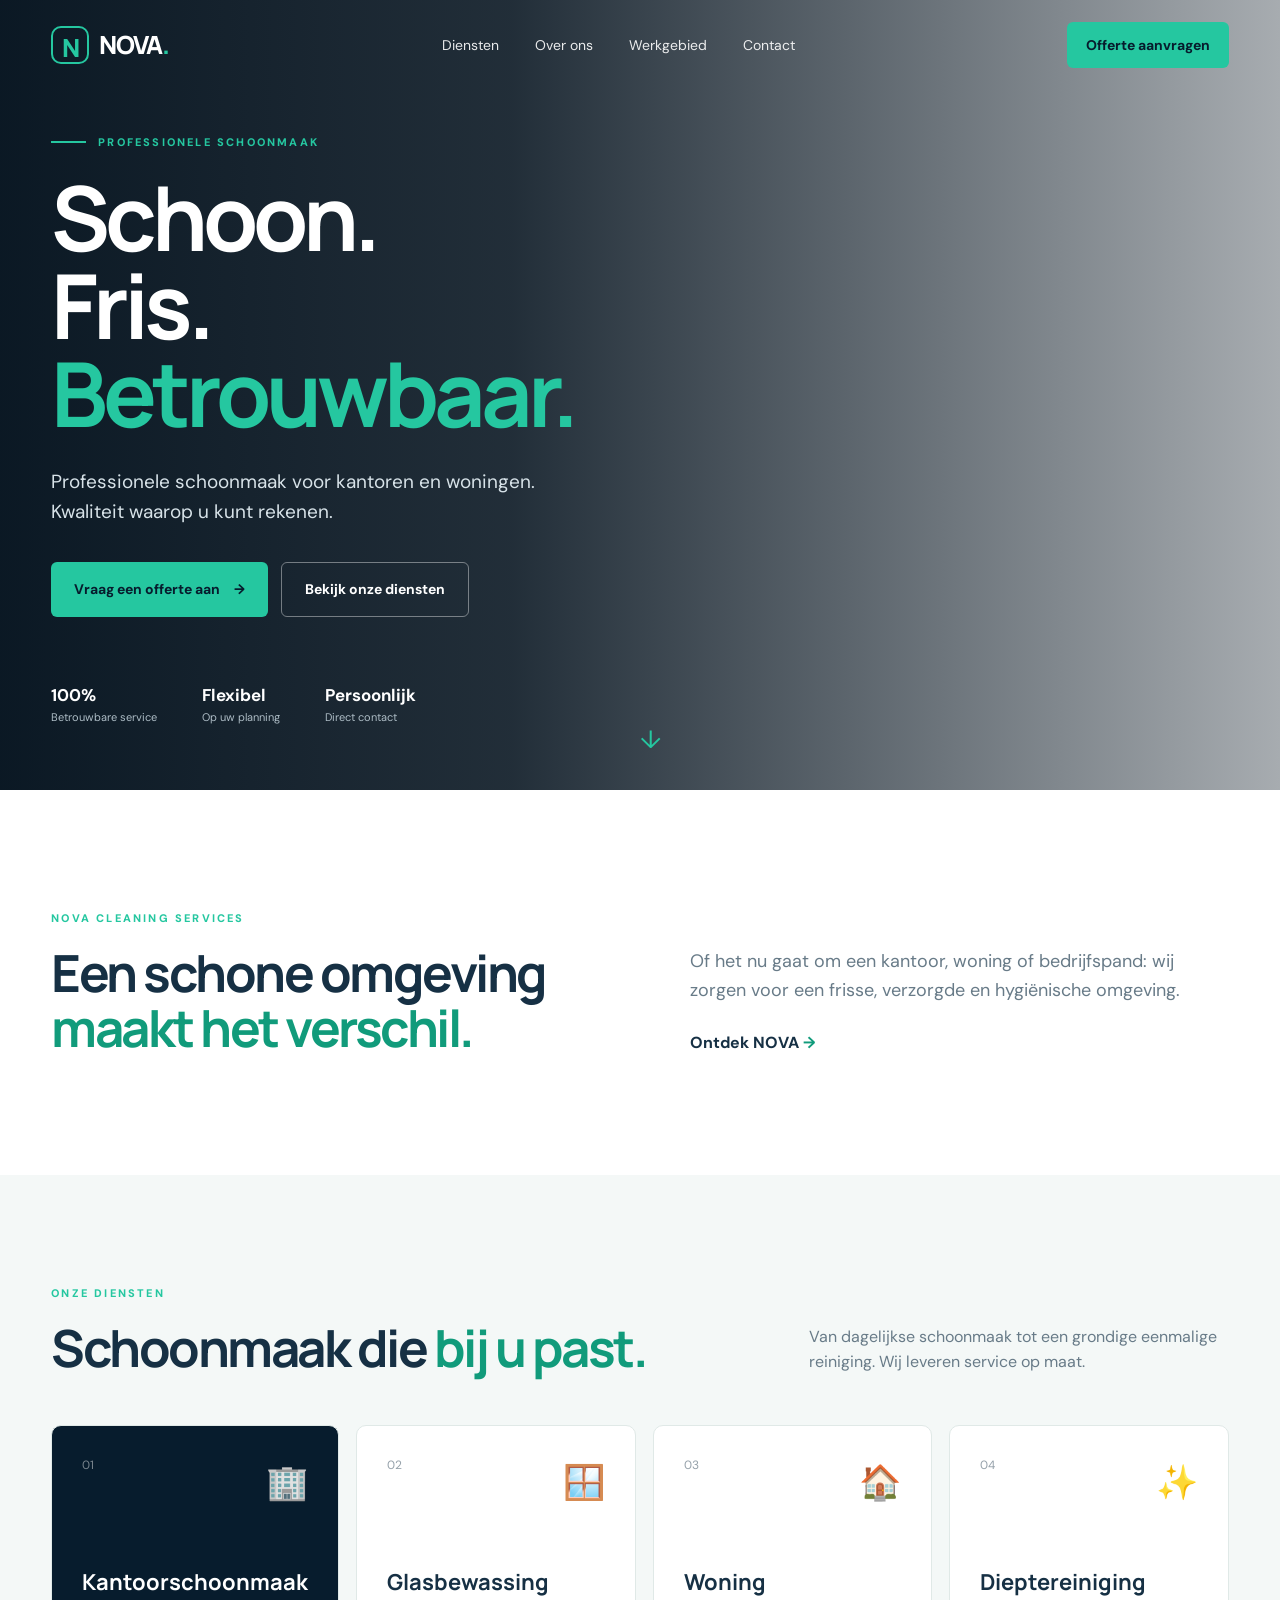
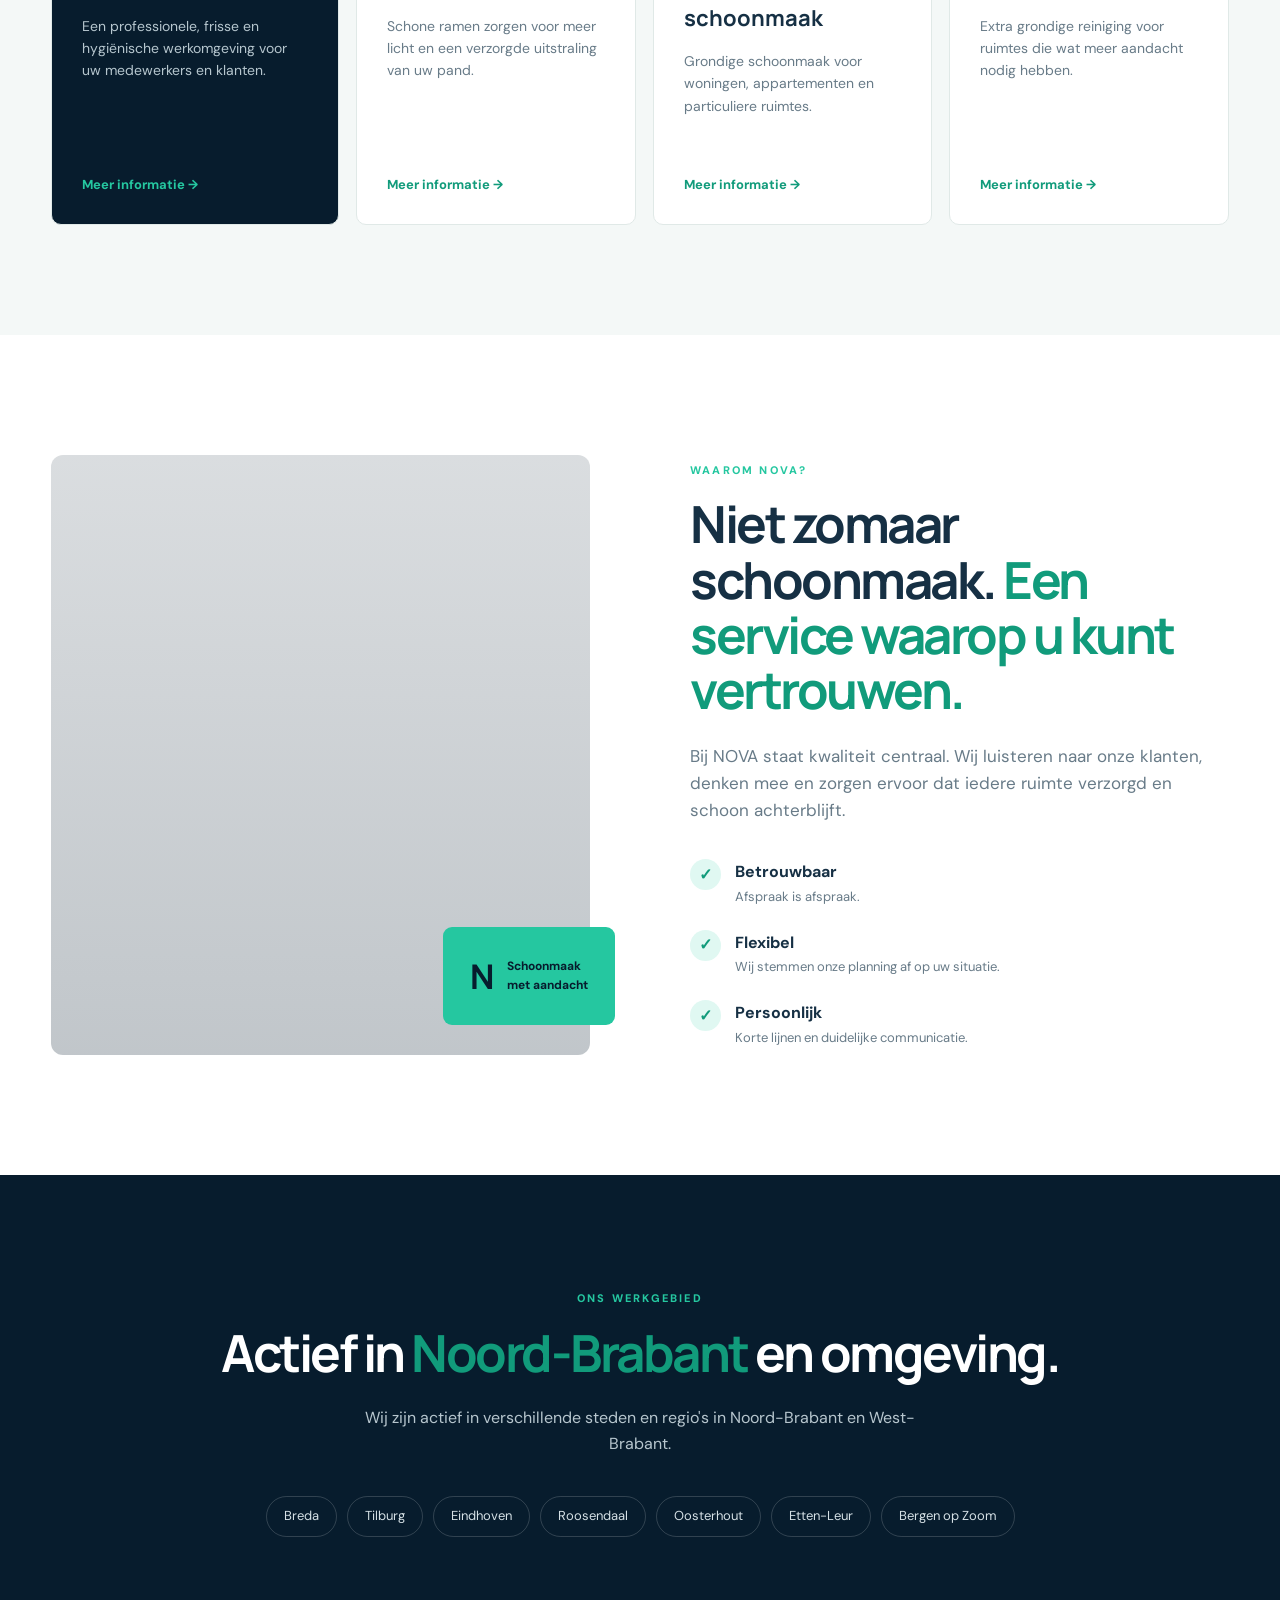
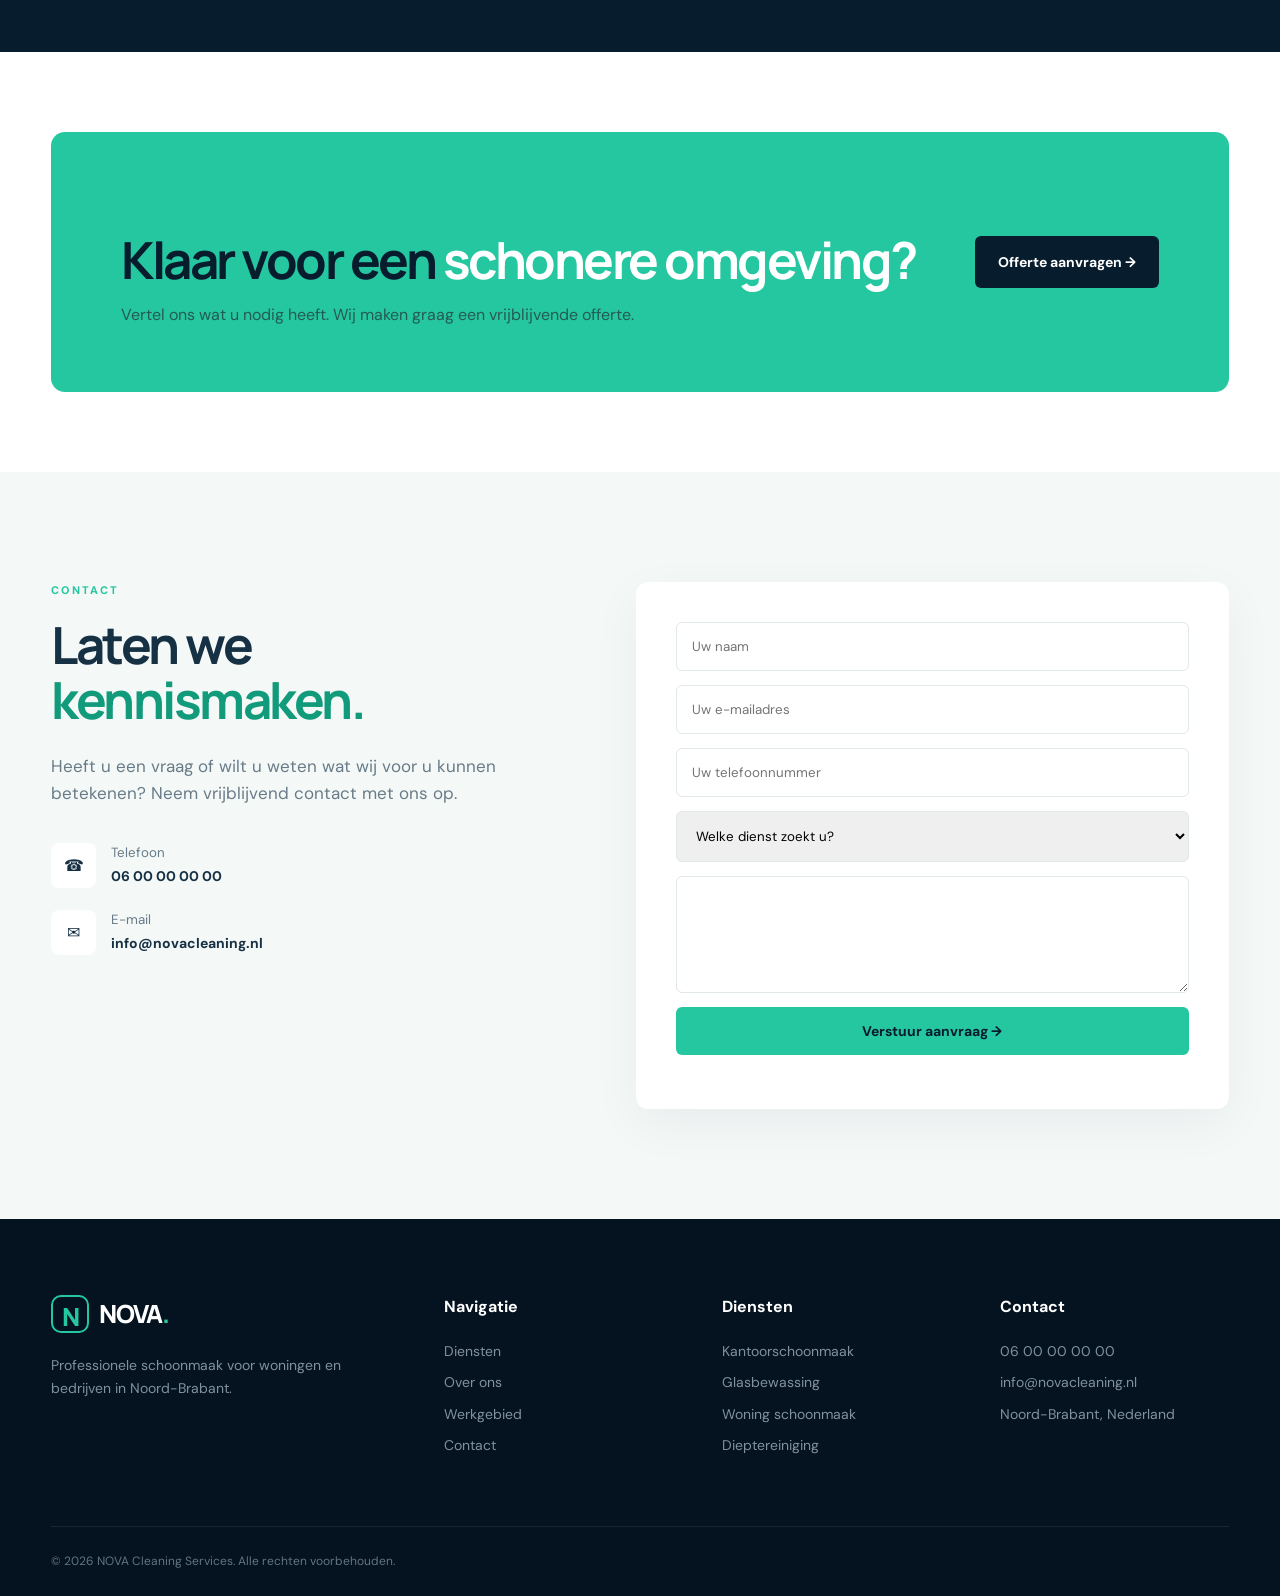
==== index.html @ 80e4a4c5 "Update index.html" ====
<!DOCTYPE html>
<html lang="nl">
<head>
  <meta charset="UTF-8">
  <meta name="viewport" content="width=device-width, initial-scale=1.0">

  <title>NOVA Cleaning Services | Professionele Schoonmaak</title>

  <meta name="description"
    content="Professionele schoonmaak voor kantoren en woningen in Breda, Tilburg, Eindhoven, Roosendaal en omgeving.">

  <link rel="preconnect" href="https://fonts.googleapis.com">
  <link rel="preconnect" href="https://fonts.gstatic.com" crossorigin>

  <link href="https://fonts.googleapis.com/css2?family=DM+Sans:wght@400;500;600;700&family=Manrope:wght@600;700;800&display=swap" rel="stylesheet">

  <link rel="stylesheet" href="style.css">
</head>

<body>

<header class="header">
  <div class="container nav">

    <a href="#" class="logo">
      <span class="logo-icon">N</span>
      <span>NOVA<span class="green">.</span></span>
    </a>

    <nav class="nav-links">
      <a href="#diensten">Diensten</a>
      <a href="#over-ons">Over ons</a>
      <a href="#werkgebied">Werkgebied</a>
      <a href="#contact">Contact</a>
    </nav>

    <a href="#offerte" class="nav-button">
      Offerte aanvragen
    </a>

    <button class="menu-button" id="menuButton">☰</button>

  </div>
</header>


<div class="mobile-menu" id="mobileMenu">
  <a href="diensten.html">Diensten</a>
  <a href="#over-ons">Over ons</a>
  <a href="#werkgebied">Werkgebied</a>
  <a href="#contact">Contact</a>
  <a href="#offerte">Offerte aanvragen</a>
</div>


<!-- HERO -->

<section class="hero">

  <div class="hero-background"></div>

  <div class="container hero-container">

    <div class="hero-content">

      <div class="eyebrow">
        <span></span>
        PROFESSIONELE SCHOONMAAK
      </div>

      <h1>
        Schoon.<br>
        Fris.<br>
        <span>Betrouwbaar.</span>
      </h1>

      <p>
        Professionele schoonmaak voor kantoren en woningen.
        Kwaliteit waarop u kunt rekenen.
      </p>

      <div class="hero-buttons">

        <a href="#offerte" class="button primary">
          Vraag een offerte aan
          <b>→</b>
        </a>

        <a href="#diensten" class="button secondary">
          Bekijk onze diensten
        </a>

      </div>

      <div class="hero-stats">

        <div>
          <strong>100%</strong>
          <span>Betrouwbare service</span>
        </div>

        <div>
          <strong>Flexibel</strong>
          <span>Op uw planning</span>
        </div>

        <div>
          <strong>Persoonlijk</strong>
          <span>Direct contact</span>
        </div>

      </div>

    </div>

  </div>

  <div class="scroll-down">
    ↓
  </div>

</section>


<!-- INTRO -->

<section class="intro">

  <div class="container intro-grid">

    <div>
      <div class="label">NOVA CLEANING SERVICES</div>

      <h2>
        Een schone omgeving
        <span>maakt het verschil.</span>
      </h2>
    </div>

    <div class="intro-text">

      <p>
        Of het nu gaat om een kantoor, woning of bedrijfspand:
        wij zorgen voor een frisse, verzorgde en hygiënische omgeving.
      </p>

      <a href="#over-ons" class="arrow-link">
        Ontdek NOVA
        <span>→</span>
      </a>

    </div>

  </div>

</section>


<!-- SERVICES -->

<section class="services" id="diensten">

  <div class="container">

    <div class="section-top">

      <div>
        <div class="label">ONZE DIENSTEN</div>

        <h2>
          Schoonmaak die
          <span>bij u past.</span>
        </h2>
      </div>

      <p>
        Van dagelijkse schoonmaak tot een grondige
        eenmalige reiniging. Wij leveren service op maat.
      </p>

    </div>


    <div class="services-grid">

      <article class="service-card dark">

        <div class="service-top">
          <span>01</span>
          <div class="service-icon">🏢</div>
        </div>

        <h3>Kantoorschoonmaak</h3>

        <p>
          Een professionele, frisse en hygiënische
          werkomgeving voor uw medewerkers en klanten.
        </p>

        <a href="#offerte">Meer informatie →</a>

      </article>


      <article class="service-card">

        <div class="service-top">
          <span>02</span>
          <div class="service-icon">🪟</div>
        </div>

        <h3>Glasbewassing</h3>

        <p>
          Schone ramen zorgen voor meer licht en
          een verzorgde uitstraling van uw pand.
        </p>

        <a href="#offerte">Meer informatie →</a>

      </article>


      <article class="service-card">

        <div class="service-top">
          <span>03</span>
          <div class="service-icon">🏠</div>
        </div>

        <h3>Woning schoonmaak</h3>

        <p>
          Grondige schoonmaak voor woningen,
          appartementen en particuliere ruimtes.
        </p>

        <a href="#offerte">Meer informatie →</a>

      </article>


      <article class="service-card">

        <div class="service-top">
          <span>04</span>
          <div class="service-icon">✨</div>
        </div>

        <h3>Dieptereiniging</h3>

        <p>
          Extra grondige reiniging voor ruimtes
          die wat meer aandacht nodig hebben.
        </p>

        <a href="#offerte">Meer informatie →</a>

      </article>

    </div>

  </div>

</section>


<!-- ABOUT -->

<section class="about" id="over-ons">

  <div class="container about-grid">

    <div class="about-image">

      <div class="about-photo"></div>

      <div class="about-badge">
        <strong>N</strong>
        <span>
          Schoonmaak<br>
          met aandacht
        </span>
      </div>

    </div>


    <div class="about-content">

      <div class="label">WAAROM NOVA?</div>

      <h2>
        Niet zomaar schoonmaak.
        <span>Een service waarop u kunt vertrouwen.</span>
      </h2>

      <p>
        Bij NOVA staat kwaliteit centraal. Wij luisteren naar
        onze klanten, denken mee en zorgen ervoor dat iedere
        ruimte verzorgd en schoon achterblijft.
      </p>


      <div class="benefits">

        <div class="benefit">
          <div class="check">✓</div>
          <div>
            <h4>Betrouwbaar</h4>
            <p>Afspraak is afspraak.</p>
          </div>
        </div>

        <div class="benefit">
          <div class="check">✓</div>
          <div>
            <h4>Flexibel</h4>
            <p>Wij stemmen onze planning af op uw situatie.</p>
          </div>
        </div>

        <div class="benefit">
          <div class="check">✓</div>
          <div>
            <h4>Persoonlijk</h4>
            <p>Korte lijnen en duidelijke communicatie.</p>
          </div>
        </div>

      </div>

    </div>

  </div>

</section>


<!-- WORK AREA -->

<section class="work-area" id="werkgebied">

  <div class="container">

    <div class="work-content">

      <div class="label">ONS WERKGEBIED</div>

      <h2>
        Actief in
        <span>Noord-Brabant</span>
        en omgeving.
      </h2>

      <p>
        Wij zijn actief in verschillende steden en regio's
        in Noord-Brabant en West-Brabant.
      </p>


      <div class="cities">

        <span>Breda</span>
        <span>Tilburg</span>
        <span>Eindhoven</span>
        <span>Roosendaal</span>
        <span>Oosterhout</span>
        <span>Etten-Leur</span>
        <span>Bergen op Zoom</span>

      </div>

    </div>

  </div>

</section>


<!-- CTA -->

<section class="cta" id="offerte">

  <div class="container cta-box">

    <div>

      <div class="label">VRIJBLIJVENDE OFFERTE</div>

      <h2>
        Klaar voor een
        <span>schonere omgeving?</span>
      </h2>

      <p>
        Vertel ons wat u nodig heeft.
        Wij maken graag een vrijblijvende offerte.
      </p>

    </div>

    <a href="#contact" class="button dark-button">
      Offerte aanvragen →
    </a>

  </div>

</section>


<!-- CONTACT -->

<section class="contact" id="contact">

  <div class="container contact-grid">

    <div class="contact-info">

      <div class="label">CONTACT</div>

      <h2>
        Laten we
        <span>kennismaken.</span>
      </h2>

      <p>
        Heeft u een vraag of wilt u weten wat wij voor u
        kunnen betekenen? Neem vrijblijvend contact met ons op.
      </p>

      <div class="contact-item">
        <span>☎</span>
        <div>
          <small>Telefoon</small>
          <strong>06 00 00 00 00</strong>
        </div>
      </div>

      <div class="contact-item">
        <span>✉</span>
        <div>
          <small>E-mail</small>
          <strong>info@novacleaning.nl</strong>
        </div>
      </div>

    </div>


    <form class="contact-form" id="contactForm">

      <input type="text" placeholder="Uw naam" required>

      <input type="email" placeholder="Uw e-mailadres" required>

      <input type="tel" placeholder="Uw telefoonnummer">

      <select required>
        <option value="">Welke dienst zoekt u?</option>
        <option>Kantoorschoonmaak</option>
        <option>Glasbewassing</option>
        <option>Woning schoonmaak</option>
        <option>Dieptereiniging</option>
        <option>Anders</option>
      </select>

      <textarea
        rows="5"
        placeholder="Vertel ons kort wat u nodig heeft...">
      </textarea>

      <button class="button primary" type="submit">
        Verstuur aanvraag →
      </button>

      <div id="formMessage"></div>

    </form>

  </div>

</section>


<!-- FOOTER -->

<footer>

  <div class="container footer-grid">

    <div class="footer-brand">

      <a href="#" class="logo">
        <span class="logo-icon">N</span>
        <span>NOVA<span class="green">.</span></span>
      </a>

      <p>
        Professionele schoonmaak voor woningen
        en bedrijven in Noord-Brabant.
      </p>

    </div>


    <div>
      <h4>Navigatie</h4>
      <a href="#diensten">Diensten</a>
      <a href="#over-ons">Over ons</a>
      <a href="#werkgebied">Werkgebied</a>
      <a href="#contact">Contact</a>
    </div>


    <div>
      <h4>Diensten</h4>
      <a href="#diensten">Kantoorschoonmaak</a>
      <a href="#diensten">Glasbewassing</a>
      <a href="#diensten">Woning schoonmaak</a>
      <a href="#diensten">Dieptereiniging</a>
    </div>


    <div>
      <h4>Contact</h4>
      <a href="tel:+31600000000">06 00 00 00 00</a>
      <a href="mailto:info@novacleaning.nl">
        info@novacleaning.nl
      </a>
      <span>Noord-Brabant, Nederland</span>
    </div>

  </div>


  <div class="container copyright">
    © 2026 NOVA Cleaning Services. Alle rechten voorbehouden.
  </div>

</footer>


<script src="script.js"></script>

</body>
</html>
---- style.css ----
:root {
  --navy: #071c2d;
  --navy2: #0c2b43;
  --green: #25c7a0;
  --green-dark: #119b7b;
  --white: #ffffff;
  --light: #f4f8f7;
  --text: #163044;
  --muted: #687b88;
  --border: #e0e9e7;
}

* {
  margin: 0;
  padding: 0;
  box-sizing: border-box;
}

html {
  scroll-behavior: smooth;
}

body {
  font-family: "DM Sans", sans-serif;
  color: var(--text);
  line-height: 1.6;
}

a {
  color: inherit;
  text-decoration: none;
}

.container {
  width: min(1180px, 92%);
  margin: auto;
}


/* HEADER */

.header {
  position: absolute;
  top: 0;
  left: 0;
  width: 100%;
  z-index: 50;
  color: white;
}

.nav {
  height: 90px;
  display: flex;
  align-items: center;
  justify-content: space-between;
}

.logo {
  display: flex;
  align-items: center;
  gap: 10px;
  font-family: "Manrope", sans-serif;
  font-size: 25px;
  font-weight: 800;
  letter-spacing: -1px;
}

.logo-icon {
  width: 38px;
  height: 38px;
  border: 2px solid var(--green);
  border-radius: 10px;
  display: grid;
  place-items: center;
  color: var(--green);
}

.green {
  color: var(--green);
}

.nav-links {
  display: flex;
  gap: 36px;
  font-size: 14px;
}

.nav-links a {
  opacity: .9;
}

.nav-links a:hover {
  color: var(--green);
}

.nav-button {
  background: var(--green);
  color: var(--navy);
  padding: 12px 19px;
  border-radius: 6px;
  font-weight: 700;
  font-size: 14px;
}

.menu-button {
  display: none;
  background: none;
  border: 0;
  color: white;
  font-size: 28px;
}


/* HERO */

.hero {
  min-height: 790px;
  position: relative;
  overflow: hidden;
  color: white;
  display: flex;
  align-items: center;
}

.hero-background {
  position: absolute;
  inset: 0;

  background-image:
    linear-gradient(
      90deg,
      rgba(3, 17, 29, .97) 0%,
      rgba(3, 17, 29, .88) 40%,
      rgba(3, 17, 29, .35) 100%
    ),
    url("https://images.unsplash.com/photo-1581578731548-c64695cc6952?auto=format&fit=crop&w=2200&q=90");

  background-size: cover;
  background-position: center;
}

.hero-container {
  position: relative;
  z-index: 2;
}

.hero-content {
  max-width: 700px;
  padding-top: 70px;
}

.eyebrow,
.label {
  color: var(--green);
  font-size: 11px;
  font-weight: 800;
  letter-spacing: 2.2px;
}

.eyebrow {
  display: flex;
  align-items: center;
  gap: 12px;
  margin-bottom: 22px;
}

.eyebrow span {
  width: 35px;
  height: 2px;
  background: var(--green);
}

.hero h1 {
  font-family: "Manrope", sans-serif;
  font-size: clamp(58px, 7vw, 92px);
  line-height: .98;
  letter-spacing: -5px;
  margin-bottom: 30px;
}

.hero h1 span {
  color: var(--green);
}

.hero p {
  max-width: 560px;
  font-size: 19px;
  color: #d7e2e8;
  margin-bottom: 35px;
}

.hero-buttons {
  display: flex;
  flex-wrap: wrap;
  gap: 13px;
}

.button {
  display: inline-flex;
  align-items: center;
  justify-content: center;
  gap: 14px;
  padding: 15px 23px;
  border-radius: 6px;
  border: 0;
  font-family: inherit;
  font-size: 14px;
  font-weight: 700;
  cursor: pointer;
  transition: .25s;
}

.button:hover {
  transform: translateY(-3px);
}

.primary {
  background: var(--green);
  color: var(--navy);
}

.secondary {
  color: white;
  border: 1px solid rgba(255,255,255,.4);
}

.hero-stats {
  display: flex;
  gap: 45px;
  margin-top: 65px;
}

.hero-stats div {
  display: flex;
  flex-direction: column;
}

.hero-stats strong {
  font-size: 17px;
}

.hero-stats span {
  font-size: 11px;
  color: #aebdc6;
}

.scroll-down {
  position: absolute;
  bottom: 30px;
  left: 50%;
  color: var(--green);
  font-size: 25px;
}


/* INTRO */

.intro {
  padding: 120px 0;
}

.intro-grid {
  display: grid;
  grid-template-columns: 1fr 1fr;
  gap: 100px;
  align-items: end;
}

h2 {
  font-family: "Manrope", sans-serif;
  font-size: clamp(38px, 4vw, 58px);
  line-height: 1.08;
  letter-spacing: -2.5px;
  margin-top: 17px;
}

h2 span {
  color: var(--green-dark);
}

.intro-text p {
  color: var(--muted);
  font-size: 18px;
  margin-bottom: 25px;
}

.arrow-link {
  font-weight: 700;
}

.arrow-link span {
  color: var(--green-dark);
}


/* SERVICES */

.services {
  background: var(--light);
  padding: 110px 0;
}

.section-top {
  display: flex;
  justify-content: space-between;
  align-items: end;
  gap: 60px;
  margin-bottom: 50px;
}

.section-top > p {
  max-width: 420px;
  color: var(--muted);
}

.services-grid {
  display: grid;
  grid-template-columns: repeat(4, 1fr);
  gap: 17px;
}

.service-card {
  position: relative;
  min-height: 400px;
  padding: 30px;
  background: white;
  border: 1px solid var(--border);
  border-radius: 10px;
  transition: .3s;
}

.service-card:hover {
  transform: translateY(-7px);
  box-shadow: 0 20px 50px rgba(7, 28, 45, .08);
}

.service-card.dark {
  background: var(--navy);
  color: white;
}

.service-top {
  display: flex;
  justify-content: space-between;
  align-items: start;
}

.service-top > span {
  font-size: 12px;
  opacity: .45;
}

.service-icon {
  font-size: 34px;
}

.service-card h3 {
  font-family: "Manrope", sans-serif;
  font-size: 22px;
  margin-top: 55px;
  margin-bottom: 14px;
}

.service-card p {
  color: var(--muted);
  font-size: 14px;
}

.dark p {
  color: #b6c6ce;
}

.service-card a {
  position: absolute;
  bottom: 28px;
  color: var(--green-dark);
  font-weight: 700;
  font-size: 13px;
}

.dark a {
  color: var(--green);
}


/* ABOUT */

.about {
  padding: 120px 0;
}

.about-grid {
  display: grid;
  grid-template-columns: 1fr 1fr;
  gap: 100px;
  align-items: center;
}

.about-image {
  position: relative;
}

.about-photo {
  height: 600px;
  border-radius: 12px;
  background:
    linear-gradient(
      rgba(7, 28, 45, .15),
      rgba(7, 28, 45, .25)
    ),
    url("https://images.unsplash.com/photo-1527515637462-cff94eecc1ac?auto=format&fit=crop&w=1200&q=90")
    center / cover;
}

.about-badge {
  position: absolute;
  bottom: 30px;
  right: -25px;
  background: var(--green);
  color: var(--navy);
  padding: 22px 27px;
  border-radius: 9px;
  display: flex;
  align-items: center;
  gap: 13px;
}

.about-badge strong {
  font-size: 34px;
  font-family: "Manrope";
}

.about-badge span {
  font-size: 12px;
  font-weight: 700;
}

.about-content > p {
  color: var(--muted);
  font-size: 17px;
  margin: 25px 0 35px;
}

.benefits {
  display: grid;
  gap: 22px;
}

.benefit {
  display: flex;
  gap: 14px;
}

.check {
  width: 31px;
  height: 31px;
  flex-shrink: 0;
  display: grid;
  place-items: center;
  border-radius: 50%;
  background: #e0f8f2;
  color: var(--green-dark);
  font-weight: 800;
}

.benefit h4 {
  margin-bottom: 2px;
}

.benefit p {
  color: var(--muted);
  font-size: 13px;
}


/* WORK AREA */

.work-area {
  background: var(--navy);
  color: white;
  padding: 115px 0;
  text-align: center;
}

.work-content {
  max-width: 850px;
  margin: auto;
}

.work-content > p {
  max-width: 600px;
  margin: 25px auto 0;
  color: #b7c6ce;
}

.cities {
  display: flex;
  justify-content: center;
  flex-wrap: wrap;
  gap: 10px;
  margin-top: 40px;
}

.cities span {
  border: 1px solid rgba(255,255,255,.17);
  border-radius: 100px;
  padding: 9px 17px;
  font-size: 13px;
  color: #d5e0e5;
}


/* CTA */

.cta {
  padding: 80px 0;
}

.cta-box {
  background: var(--green);
  padding: 65px 70px;
  border-radius: 14px;
  display: flex;
  align-items: center;
  justify-content: space-between;
  gap: 40px;
}

.cta-box h2 {
  color: var(--navy);
}

.cta-box h2 span {
  color: white;
}

.cta-box p {
  color: #245b53;
  margin-top: 15px;
}

.dark-button {
  background: var(--navy);
  color: white;
  white-space: nowrap;
}


/* CONTACT */

.contact {
  background: var(--light);
  padding: 110px 0;
}

.contact-grid {
  display: grid;
  grid-template-columns: .9fr 1.1fr;
  gap: 100px;
}

.contact-info > p {
  color: var(--muted);
  font-size: 17px;
  margin: 25px 0 35px;
}

.contact-item {
  display: flex;
  gap: 15px;
  align-items: center;
  margin-bottom: 20px;
}

.contact-item > span {
  width: 45px;
  height: 45px;
  display: grid;
  place-items: center;
  background: white;
  border-radius: 8px;
}

.contact-item small {
  display: block;
  color: var(--muted);
}

.contact-item strong {
  font-size: 14px;
}


/* FORM */

.contact-form {
  background: white;
  padding: 40px;
  border-radius: 12px;
  box-shadow: 0 15px 50px rgba(7, 28, 45, .05);
  display: grid;
  gap: 14px;
}

.contact-form input,
.contact-form select,
.contact-form textarea {
  width: 100%;
  border: 1px solid var(--border);
  border-radius: 6px;
  padding: 15px;
  outline: none;
  font-family: inherit;
}

.contact-form input:focus,
.contact-form select:focus,
.contact-form textarea:focus {
  border-color: var(--green);
}

#formMessage {
  color: var(--green-dark);
  font-size: 13px;
  font-weight: 700;
}


/* FOOTER */

footer {
  background: #04131f;
  color: white;
  padding: 75px 0 25px;
}

.footer-grid {
  display: grid;
  grid-template-columns: 1.5fr 1fr 1fr 1fr;
  gap: 50px;
  padding-bottom: 60px;
}

.footer-brand p {
  color: #81929d;
  max-width: 300px;
  margin-top: 20px;
  font-size: 14px;
}

footer h4 {
  margin-bottom: 20px;
}

.footer-grid > div:not(:first-child) a,
.footer-grid > div:not(:first-child) span {
  display: block;
  color: #81929d;
  font-size: 14px;
  margin: 9px 0;
}

.footer-grid a:hover {
  color: var(--green);
}

.copyright {
  border-top: 1px solid rgba(255,255,255,.08);
  padding-top: 25px;
  color: #637580;
  font-size: 12px;
}


/* MOBILE */

.mobile-menu {
  display: none;
}

@media (max-width: 1000px) {

  .nav-links,
  .nav-button {
    display: none;
  }

  .menu-button {
    display: block;
  }

  .mobile-menu {
    position: fixed;
    display: flex;
    flex-direction: column;
    gap: 25px;
    top: 0;
    right: -100%;
    width: 290px;
    height: 100vh;
    background: var(--navy);
    color: white;
    padding: 100px 30px;
    z-index: 100;
    transition: .3s;
  }

  .mobile-menu.active {
    right: 0;
  }

  .services-grid {
    grid-template-columns: repeat(2, 1fr);
  }

  .about-grid,
  .contact-grid,
  .intro-grid {
    grid-template-columns: 1fr;
  }

  .footer-grid {
    grid-template-columns: 1fr 1fr;
  }
}


@media (max-width: 650px) {

  .hero {
    min-height: 730px;
  }

  .hero h1 {
    font-size: 58px;
    letter-spacing: -3px;
  }

  .hero-stats {
    gap: 20px;
    flex-wrap: wrap;
  }

  .section-top {
    flex-direction: column;
    align-items: start;
  }

  .services-grid {
    grid-template-columns: 1fr;
  }

  .about-photo {
    height: 450px;
  }

  .about-badge {
    right: 10px;
  }

  .cta-box {
    padding: 40px 30px;
    flex-direction: column;
    align-items: start;
  }

  .contact-form {
    padding: 25px;
  }

  .footer-grid {
    grid-template-columns: 1fr;
  }
}
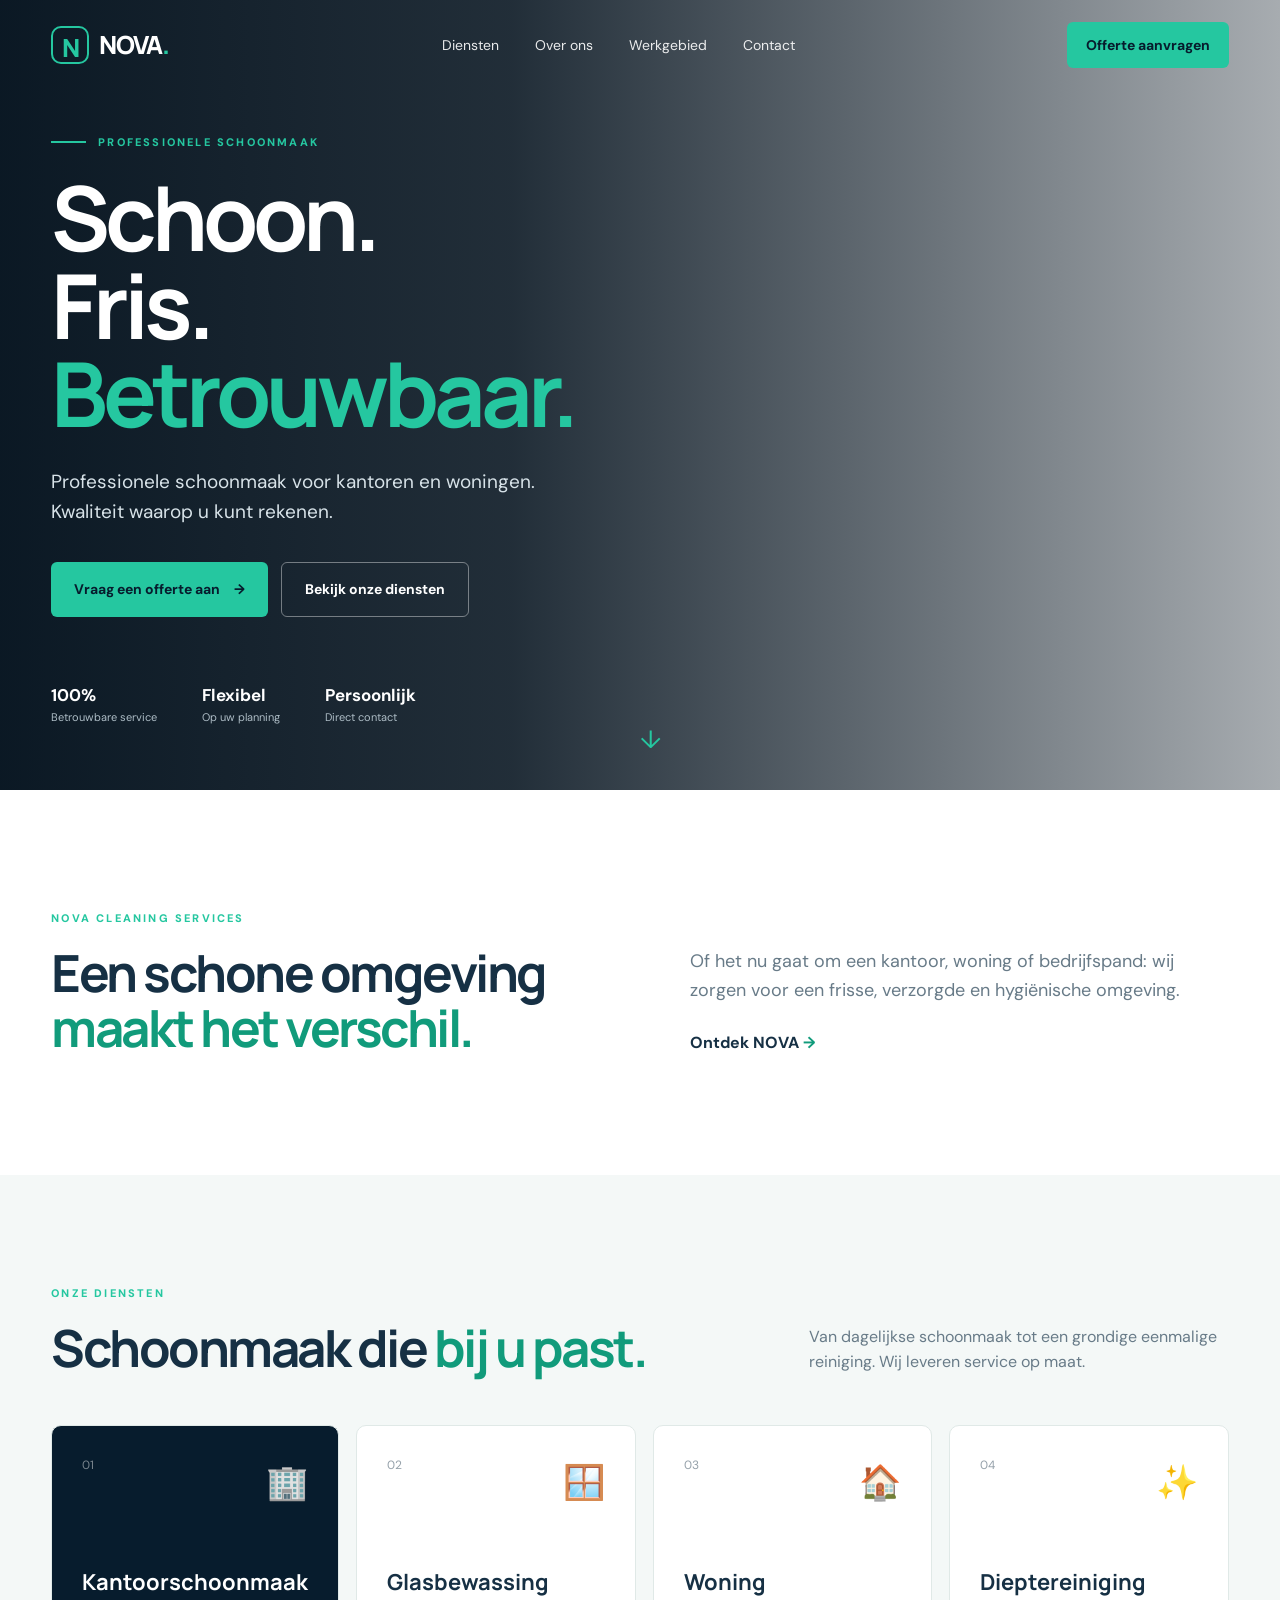
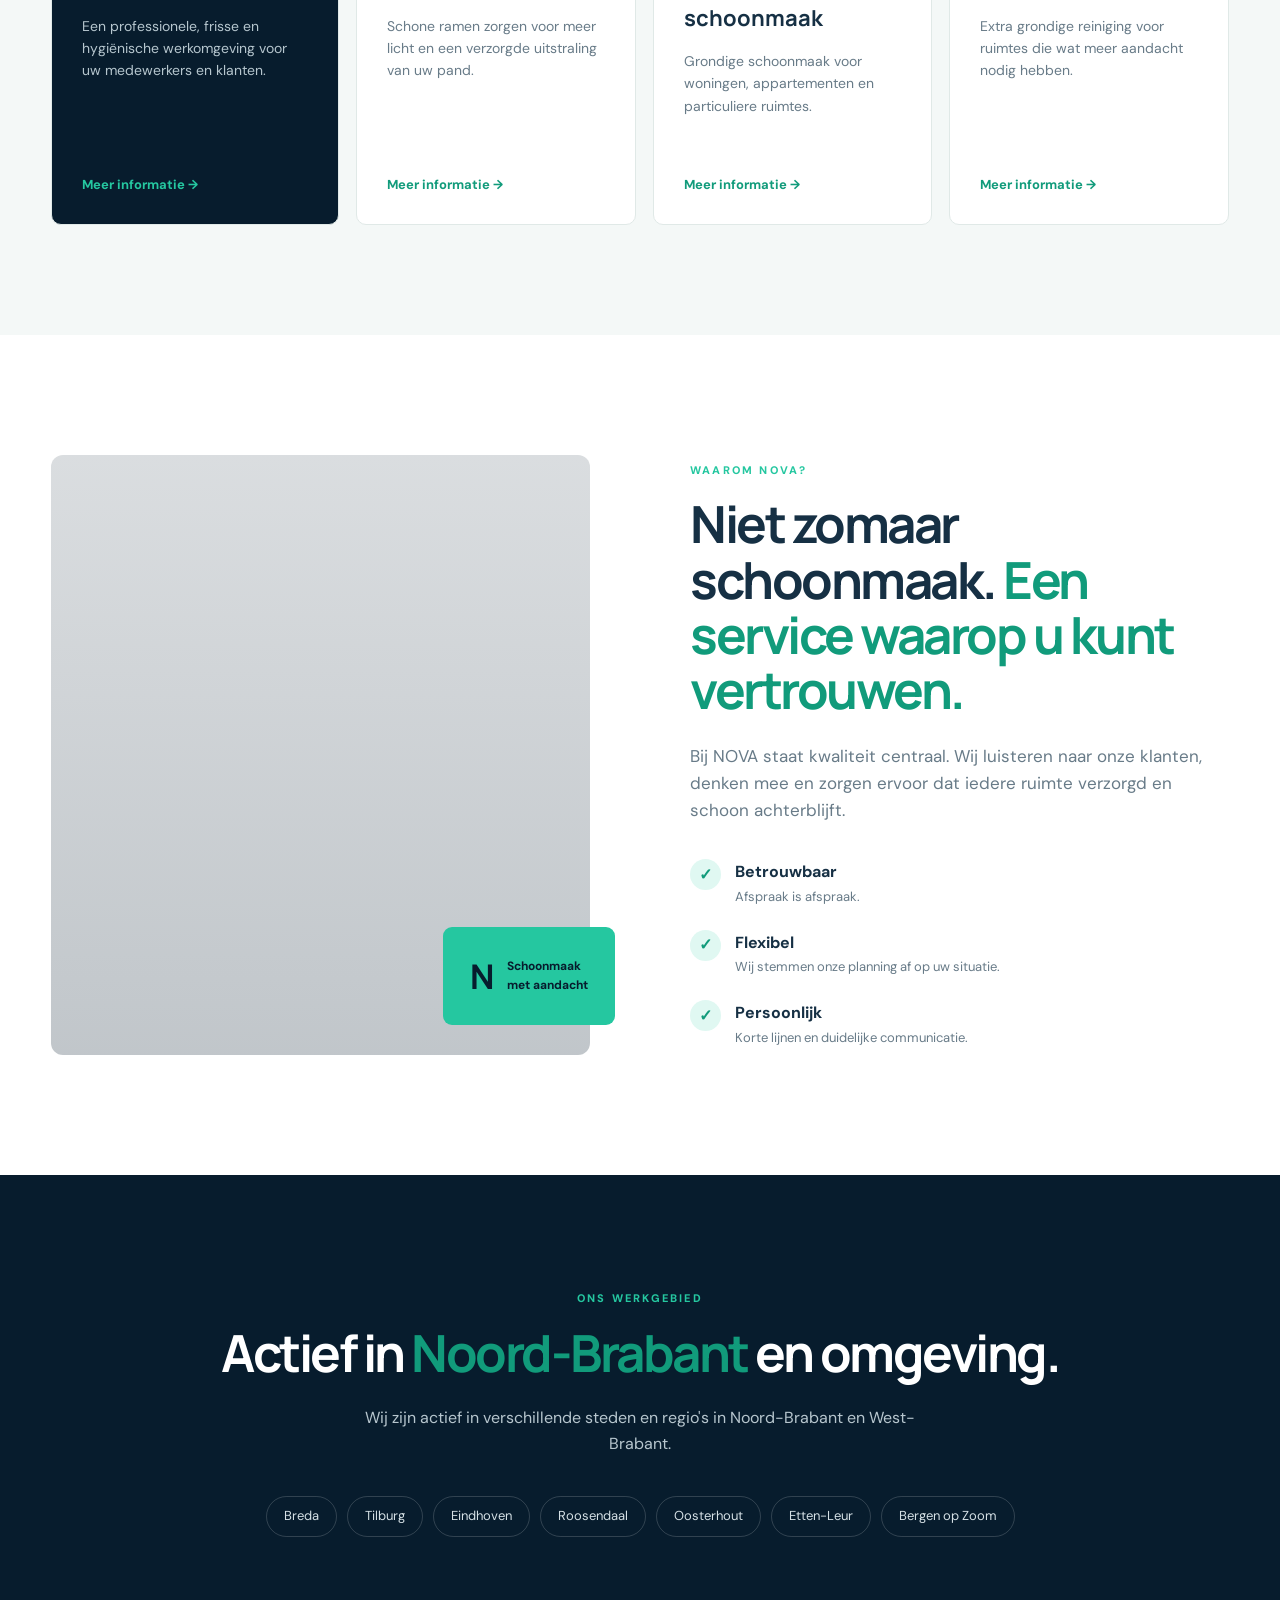
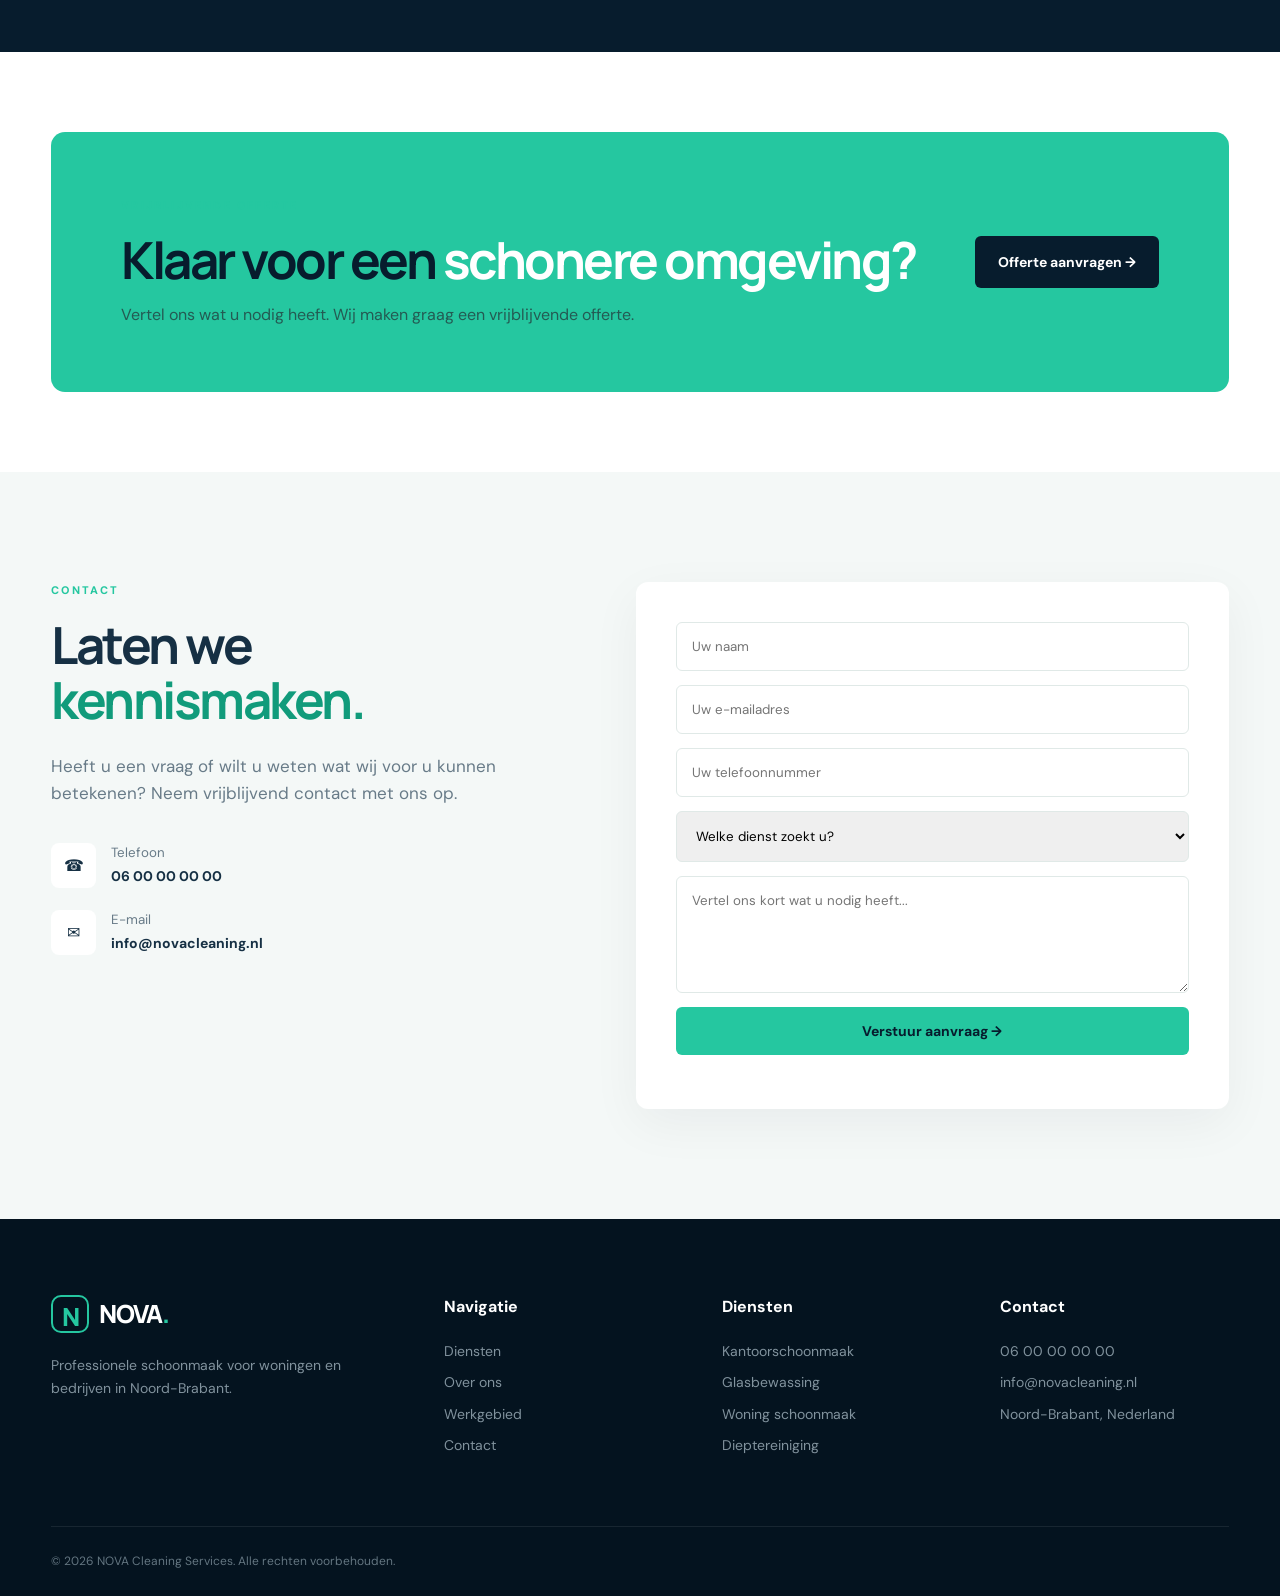
==== commit 6f722120: "Update index.html" ====
--- a/index.html
+++ b/index.html
@@ -28,7 +28,7 @@
     </a>
 
     <nav class="nav-links">
-      <a href="#diensten">Diensten</a>
+      <a href="diensten.html">Diensten</a>
       <a href="#over-ons">Over ons</a>
       <a href="#werkgebied">Werkgebied</a>
       <a href="#contact">Contact</a>
@@ -448,35 +448,39 @@
     </div>
 
 
-    <form class="contact-form" id="contactForm">
-
-      <input type="text" placeholder="Uw naam" required>
-
-      <input type="email" placeholder="Uw e-mailadres" required>
-
-      <input type="tel" placeholder="Uw telefoonnummer">
-
-      <select required>
-        <option value="">Welke dienst zoekt u?</option>
-        <option>Kantoorschoonmaak</option>
-        <option>Glasbewassing</option>
-        <option>Woning schoonmaak</option>
-        <option>Dieptereiniging</option>
-        <option>Anders</option>
-      </select>
-
-      <textarea
-        rows="5"
-        placeholder="Vertel ons kort wat u nodig heeft...">
-      </textarea>
-
-      <button class="button primary" type="submit">
-        Verstuur aanvraag →
-      </button>
-
-      <div id="formMessage"></div>
-
-    </form>
+   <form class="contact-form" id="contactForm"
+      action="https://api.web3forms.com/submit"
+      method="POST">
+
+  <input type="hidden" name="access_key" value="1313f81d-950f-40bd-8a52-743f231d2437">
+
+  <input type="text" name="name" placeholder="Uw naam" required>
+
+  <input type="email" name="email" placeholder="Uw e-mailadres" required>
+
+  <input type="tel" name="phone" placeholder="Uw telefoonnummer">
+
+  <select name="dienst" required>
+    <option value="">Welke dienst zoekt u?</option>
+    <option>Kantoorschoonmaak</option>
+    <option>Glasbewassing</option>
+    <option>Woning schoonmaak</option>
+    <option>Dieptereiniging</option>
+    <option>Anders</option>
+  </select>
+
+  <textarea
+    name="bericht"
+    rows="5"
+    placeholder="Vertel ons kort wat u nodig heeft..."></textarea>
+
+  <button class="button primary" type="submit">
+    Verstuur aanvraag →
+  </button>
+
+  <div id="formMessage"></div>
+
+</form>
 
   </div>
 
